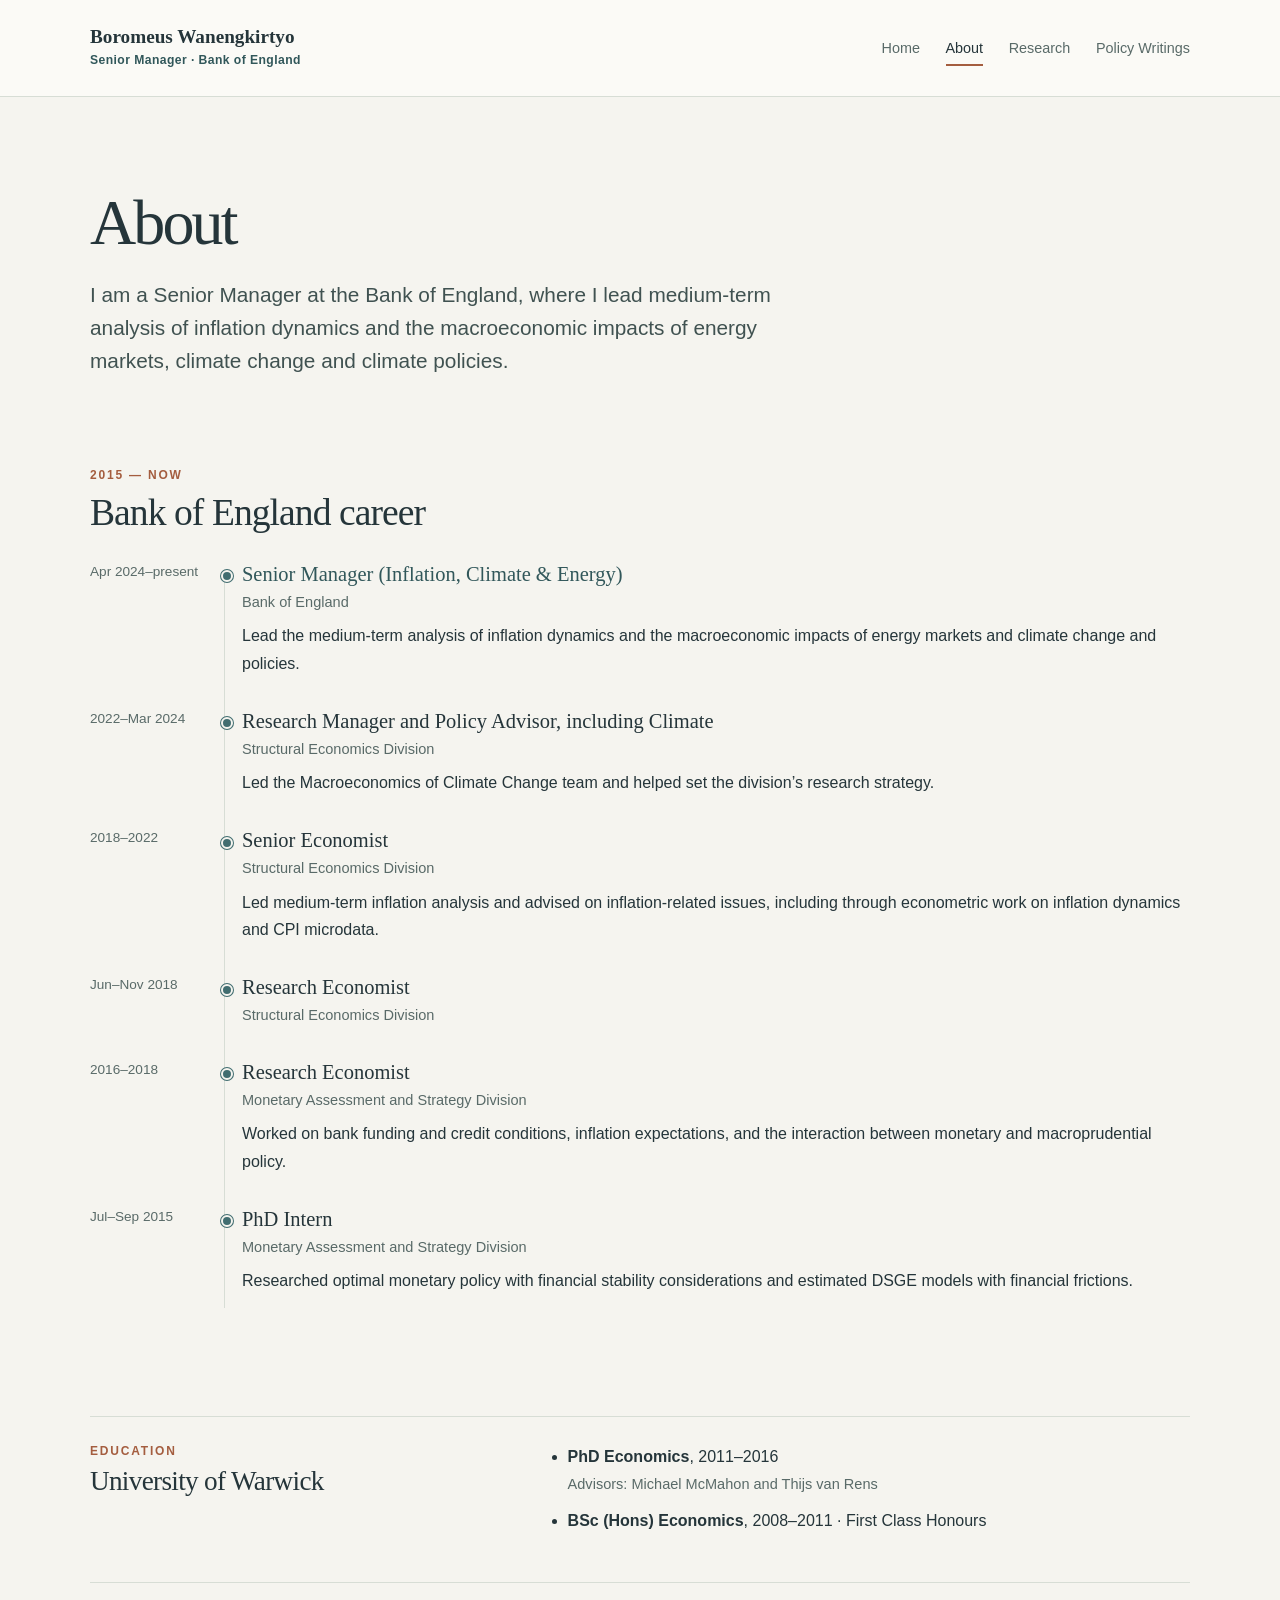
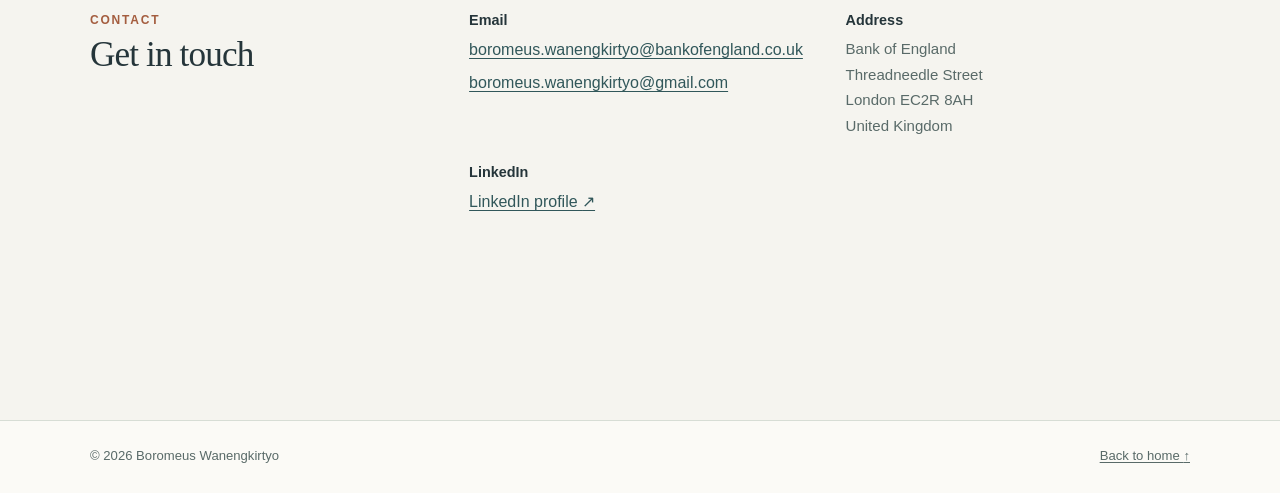
==== about.html @ c800dcc2 "Publish personal economics website" ====
<!doctype html>
<html lang="en">
<head>
  <meta charset="utf-8">
  <meta name="viewport" content="width=device-width, initial-scale=1">
  <meta name="description" content="About Boromeus Wanengkirtyo and his career at the Bank of England.">
  <meta name="theme-color" content="#f5f4ef">
  <title>About | Boromeus Wanengkirtyo</title>
  <link rel="stylesheet" href="styles.css">
</head>
<body>
  <a class="skip-link" href="#main">Skip to content</a>
  <header class="site-header">
    <div class="shell header-inner">
      <div class="brand-block">
        <a class="site-brand" href="index.html">Boromeus Wanengkirtyo</a>
        <span class="brand-note brand-position">Senior Manager · Bank of England</span>
      </div>
      <nav class="site-nav" aria-label="Main navigation">
        <a href="index.html">Home</a>
        <a href="about.html" aria-current="page">About</a>
        <a href="research.html">Research</a>
        <a href="policy.html">Policy Writings</a>
      </nav>
    </div>
  </header>

  <main id="main" class="shell page-main">
    <header class="page-heading">
      <h1>About</h1>
      <p class="lede">I am a Senior Manager at the Bank of England, where I lead medium-term analysis of inflation dynamics and the macroeconomic impacts of energy markets, climate change and climate policies.</p>
    </header>

    <section class="content-section" aria-labelledby="career-title">
      <div class="section-heading">
        <p class="eyebrow">2015 — now</p>
        <h2 id="career-title">Bank of England career</h2>
      </div>
      <ol class="timeline">
        <li class="timeline-entry timeline-current">
          <p class="timeline-date"><time datetime="2024-04">Apr 2024–present</time></p>
          <div>
            <h3>Senior Manager (Inflation, Climate &amp; Energy)</h3>
            <p class="entry-meta">Bank of England</p>
            <p>Lead the medium-term analysis of inflation dynamics and the macroeconomic impacts of energy markets and climate change and policies.</p>
          </div>
        </li>
        <li class="timeline-entry">
          <p class="timeline-date"><time datetime="2022">2022–Mar 2024</time></p>
          <div>
            <h3>Research Manager and Policy Advisor, including Climate</h3>
            <p class="entry-meta">Structural Economics Division</p>
            <p>Led the Macroeconomics of Climate Change team and helped set the division’s research strategy.</p>
          </div>
        </li>
        <li class="timeline-entry">
          <p class="timeline-date"><time datetime="2018">2018–2022</time></p>
          <div>
            <h3>Senior Economist</h3>
            <p class="entry-meta">Structural Economics Division</p>
            <p>Led medium-term inflation analysis and advised on inflation-related issues, including through econometric work on inflation dynamics and CPI microdata.</p>
          </div>
        </li>
        <li class="timeline-entry">
          <p class="timeline-date"><time datetime="2018-06">Jun–Nov 2018</time></p>
          <div>
            <h3>Research Economist</h3>
            <p class="entry-meta">Structural Economics Division</p>
          </div>
        </li>
        <li class="timeline-entry">
          <p class="timeline-date"><time datetime="2016">2016–2018</time></p>
          <div>
            <h3>Research Economist</h3>
            <p class="entry-meta">Monetary Assessment and Strategy Division</p>
            <p>Worked on bank funding and credit conditions, inflation expectations, and the interaction between monetary and macroprudential policy.</p>
          </div>
        </li>
        <li class="timeline-entry">
          <p class="timeline-date"><time datetime="2015-07">Jul–Sep 2015</time></p>
          <div>
            <h3>PhD Intern</h3>
            <p class="entry-meta">Monetary Assessment and Strategy Division</p>
            <p>Researched optimal monetary policy with financial stability considerations and estimated DSGE models with financial frictions.</p>
          </div>
        </li>
      </ol>
    </section>

    <section class="education-note content-section" aria-labelledby="education-title">
      <div class="section-heading">
        <p class="eyebrow">Education</p>
        <h2 id="education-title">University of Warwick</h2>
      </div>
      <ul class="simple-list">
        <li><strong>PhD Economics</strong>, 2011–2016<br><span class="entry-meta">Advisors: Michael McMahon and Thijs van Rens</span></li>
        <li><strong>BSc (Hons) Economics</strong>, 2008–2011 · First Class Honours</li>
      </ul>
    </section>

    <section class="contact-section" aria-labelledby="contact-title">
      <div class="section-heading">
        <p class="eyebrow">Contact</p>
        <h2 id="contact-title">Get in touch</h2>
      </div>
      <div class="contact-grid">
        <div>
          <h3>Email</h3>
          <p><a href="mailto:&#98;&#111;&#114;&#111;&#109;&#101;&#117;&#115;&#46;&#119;&#97;&#110;&#101;&#110;&#103;&#107;&#105;&#114;&#116;&#121;&#111;&#64;&#98;&#97;&#110;&#107;&#111;&#102;&#101;&#110;&#103;&#108;&#97;&#110;&#100;&#46;&#99;&#111;&#46;&#117;&#107;">&#98;&#111;&#114;&#111;&#109;&#101;&#117;&#115;&#46;&#119;&#97;&#110;&#101;&#110;&#103;&#107;&#105;&#114;&#116;&#121;&#111;&#64;&#98;&#97;&#110;&#107;&#111;&#102;&#101;&#110;&#103;&#108;&#97;&#110;&#100;&#46;&#99;&#111;&#46;&#117;&#107;</a></p>
          <p><a href="mailto:&#98;&#111;&#114;&#111;&#109;&#101;&#117;&#115;&#46;&#119;&#97;&#110;&#101;&#110;&#103;&#107;&#105;&#114;&#116;&#121;&#111;&#64;&#103;&#109;&#97;&#105;&#108;&#46;&#99;&#111;&#109;">&#98;&#111;&#114;&#111;&#109;&#101;&#117;&#115;&#46;&#119;&#97;&#110;&#101;&#110;&#103;&#107;&#105;&#114;&#116;&#121;&#111;&#64;&#103;&#109;&#97;&#105;&#108;&#46;&#99;&#111;&#109;</a></p>
        </div>
        <div>
          <h3>Address</h3>
          <address>Bank of England<br>Threadneedle Street<br>London EC2R 8AH<br>United Kingdom</address>
        </div>
        <div>
          <h3>LinkedIn</h3>
          <p><a href="https://uk.linkedin.com/in/bwanengkirtyo">LinkedIn profile <span aria-hidden="true">↗</span></a></p>
        </div>
      </div>
    </section>
  </main>

  <footer class="site-footer">
    <div class="shell footer-inner">
      <span>© 2026 Boromeus Wanengkirtyo</span>
      <a href="index.html">Back to home <span aria-hidden="true">↑</span></a>
    </div>
  </footer>
</body>
</html>
---- styles.css ----
:root {
  color-scheme: light;
  --paper: #f5f4ef;
  --paper-bright: #fbfaf6;
  --ink: #25353a;
  --muted: #596a68;
  --line: #d7ddd5;
  --teal: #416d70;
  --teal-dark: #31575a;
  --sage: #e5ebe3;
  --copper: #a45d3f;
  --content-width: 1100px;
}

* {
  box-sizing: border-box;
}

html {
  scroll-behavior: smooth;
}

body {
  margin: 0;
  background: var(--paper);
  color: var(--ink);
  font-family: "Segoe UI", Arial, sans-serif;
  font-size: 1rem;
  line-height: 1.7;
  text-rendering: optimizeLegibility;
}

a {
  color: var(--teal-dark);
  text-decoration-thickness: 1px;
  text-underline-offset: 0.18em;
}

a:hover {
  color: var(--copper);
}

a:focus-visible {
  outline: 3px solid var(--copper);
  outline-offset: 4px;
  border-radius: 2px;
}

img {
  display: block;
  max-width: 100%;
  height: auto;
}

.shell {
  width: min(var(--content-width), calc(100% - 3rem));
  margin-inline: auto;
}

.skip-link {
  position: absolute;
  z-index: 30;
  top: 0.75rem;
  left: 0.75rem;
  padding: 0.65rem 0.9rem;
  transform: translateY(-160%);
  background: var(--ink);
  color: white;
}

.skip-link:focus {
  transform: translateY(0);
}

.site-header {
  position: sticky;
  z-index: 20;
  top: 0;
  border-bottom: 1px solid var(--line);
  background: var(--paper-bright);
}

.header-inner {
  display: flex;
  align-items: center;
  justify-content: space-between;
  gap: 2rem;
  min-height: 96px;
  padding-block: 1.1rem;
}

.brand-block {
  display: grid;
  gap: 0.08rem;
  flex: 0 0 auto;
}

.site-brand {
  color: var(--ink);
  font-family: Georgia, "Times New Roman", serif;
  font-size: 1.2rem;
  font-weight: 600;
  line-height: 1.25;
  text-decoration: none;
}

.brand-note {
  color: var(--muted);
  font-size: 0.76rem;
  letter-spacing: 0.035em;
}

.brand-position {
  color: var(--teal-dark);
  font-weight: 700;
}

.site-nav {
  display: flex;
  align-items: center;
  justify-content: flex-end;
  gap: clamp(0.75rem, 2vw, 1.65rem);
  flex-wrap: wrap;
}

.site-nav a {
  padding-block: 0.35rem;
  color: var(--muted);
  font-size: 0.9rem;
  text-decoration: none;
  white-space: nowrap;
}

.site-nav a:hover,
.site-nav a[aria-current="page"] {
  color: var(--ink);
}

.site-nav a[aria-current="page"] {
  box-shadow: inset 0 -2px 0 var(--copper);
}

h1,
h2,
h3,
p,
figure {
  margin-top: 0;
}

h1,
h2,
h3 {
  color: var(--ink);
  font-family: Georgia, "Times New Roman", serif;
  font-weight: 500;
  line-height: 1.2;
  text-wrap: balance;
}

h1 {
  margin-bottom: 1rem;
  font-size: clamp(2.5rem, 5.4vw, 4.3rem);
  letter-spacing: -0.045em;
}

h2 {
  margin-bottom: 0.45rem;
  font-size: clamp(1.8rem, 3vw, 2.35rem);
  letter-spacing: -0.025em;
}

h3 {
  margin-bottom: 0.45rem;
  font-size: 1.28rem;
}

.eyebrow {
  margin-bottom: 0.8rem;
  color: var(--copper);
  font-size: 0.75rem;
  font-weight: 700;
  letter-spacing: 0.15em;
  line-height: 1.4;
  text-transform: uppercase;
}

.lede {
  max-width: 44rem;
  color: #405251;
  font-size: clamp(1.08rem, 1.7vw, 1.3rem);
  line-height: 1.6;
}

.home-hero {
  display: grid;
  grid-template-columns: minmax(0, 0.9fr) minmax(0, 1.1fr);
  align-items: center;
  gap: clamp(2rem, 5vw, 5rem);
  padding-block: clamp(3.5rem, 8vw, 7rem) 3.2rem;
}

.hero-copy {
  padding-block: 0.5rem;
}

.hero-copy h1 {
  max-width: 11ch;
  font-size: clamp(2.65rem, 5vw, 4.6rem);
}

.hero-role {
  margin-bottom: 1.1rem;
  color: var(--teal-dark);
  font-family: Georgia, "Times New Roman", serif;
  font-size: clamp(1.2rem, 2vw, 1.55rem);
}

.hero-copy .lede {
  margin-bottom: 1.3rem;
}

.interest-line {
  max-width: 31rem;
  margin-bottom: 1.6rem;
  color: var(--muted);
  font-size: 0.91rem;
}

.interest-line span {
  display: block;
  margin-bottom: 0.15rem;
  color: var(--ink);
  font-weight: 700;
}

.hero-links {
  display: flex;
  flex-wrap: wrap;
  gap: 0.8rem 1.5rem;
}

.text-link {
  font-size: 0.94rem;
  font-weight: 650;
}

.hero-art {
  margin-bottom: 0;
}

.hero-art img {
  width: 100%;
  border-radius: 3px;
  mix-blend-mode: darken;
}

.hero-art figcaption {
  margin-top: 0.55rem;
  color: var(--muted);
  font-size: 0.77rem;
  letter-spacing: 0.025em;
}

.home-note {
  display: flex;
  align-items: center;
  justify-content: space-between;
  gap: 1.5rem;
  margin-bottom: clamp(3.5rem, 8vw, 6.5rem);
  padding: 1.35rem 0;
  border-top: 1px solid var(--line);
  border-bottom: 1px solid var(--line);
}

.home-note p {
  margin-bottom: 0;
  color: var(--muted);
}

.home-note .text-link {
  flex: 0 0 auto;
}

.site-disclaimer {
  max-width: 54rem;
  margin: 0.45rem 0 0;
  color: var(--muted);
  font-size: 0.84rem;
}

.contact-section {
  display: grid;
  grid-template-columns: minmax(12rem, 0.65fr) minmax(0, 1.35fr);
  gap: 2rem;
  margin: 3rem 0 clamp(3.5rem, 8vw, 6.5rem);
  padding-top: 1.8rem;
  border-top: 1px solid var(--line);
}

.contact-section .section-heading {
  margin-bottom: 0;
}

.contact-section .section-heading h2 {
  font-size: clamp(1.7rem, 2.8vw, 2.2rem);
}

.contact-grid {
  display: grid;
  grid-template-columns: repeat(2, minmax(0, 1fr));
  gap: 1.6rem 2rem;
}

.contact-grid h3 {
  margin-bottom: 0.45rem;
  font-family: "Segoe UI", Arial, sans-serif;
  font-size: 0.9rem;
  font-weight: 700;
}

.contact-grid p {
  margin-bottom: 0.35rem;
  overflow-wrap: anywhere;
}

.contact-grid address {
  color: var(--muted);
  font-size: 0.94rem;
  font-style: normal;
}

.page-main {
  padding-block: clamp(3rem, 7vw, 5.5rem) 6rem;
}

.page-heading {
  max-width: 54rem;
  margin-bottom: clamp(3rem, 6vw, 5rem);
}

.page-heading h1 {
  max-width: 17ch;
  font-size: clamp(2.5rem, 5vw, 4rem);
}

.page-heading .lede {
  margin-bottom: 0;
}

.content-section {
  margin-top: clamp(3.8rem, 7vw, 6rem);
}

.section-heading {
  margin-bottom: 1.7rem;
}

.section-heading .eyebrow {
  margin-bottom: 0.35rem;
}

.section-intro {
  max-width: 52rem;
  margin: 0.8rem 0 0;
  color: #405251;
  font-size: 0.96rem;
}

.timeline {
  position: relative;
  display: grid;
  gap: 0;
  margin: 0;
  padding: 0;
  list-style: none;
}

.timeline::before {
  position: absolute;
  top: 0.6rem;
  bottom: 1.15rem;
  left: 8.4rem;
  width: 1px;
  background: var(--line);
  content: "";
}

.timeline-entry {
  position: relative;
  display: grid;
  grid-template-columns: 7.3rem minmax(0, 1fr);
  gap: 2.2rem;
  padding: 0 0 2rem;
}

.timeline-entry::before {
  position: absolute;
  top: 0.52rem;
  left: 8.16rem;
  width: 0.5rem;
  height: 0.5rem;
  border: 2px solid var(--paper);
  border-radius: 50%;
  background: var(--teal);
  box-shadow: 0 0 0 1px var(--teal);
  content: "";
}

.timeline-date {
  margin-bottom: 0;
  color: var(--muted);
  font-size: 0.85rem;
  font-variant-numeric: tabular-nums;
  line-height: 1.5;
}

.timeline-entry h3 {
  margin-bottom: 0.2rem;
}

.timeline-entry p:last-child {
  margin-bottom: 0;
}

.entry-meta {
  color: var(--muted);
  font-size: 0.91rem;
}

.timeline-entry .entry-meta {
  margin-bottom: 0.5rem;
}

.timeline-current h3 {
  color: var(--teal-dark);
}

.education-note {
  display: grid;
  grid-template-columns: 0.8fr 1.2fr;
  gap: 2rem;
  align-items: start;
  padding-top: 1.6rem;
  border-top: 1px solid var(--line);
}

.education-note .section-heading {
  margin-bottom: 0;
}

.education-note h2 {
  font-size: 1.7rem;
}

.simple-list {
  display: grid;
  gap: 0.6rem;
  margin: 0;
  padding-left: 1.15rem;
}

.research-section {
  padding-top: 1.55rem;
  border-top: 1px solid var(--line);
}

.work-list,
.writing-list {
  margin: 0;
  padding: 0;
  list-style: none;
}

.work-item {
  padding: 1.3rem 0 1.4rem;
  border-top: 1px solid var(--line);
}

.work-item:first-child {
  border-top: 0;
  padding-top: 0;
}

.work-item h3 {
  max-width: 60rem;
  margin-bottom: 0.35rem;
}

.work-item .entry-meta {
  margin-bottom: 0.3rem;
}

.abstract-disclosure {
  margin-top: 0.7rem;
  color: var(--muted);
  font-size: 0.91rem;
}

.abstract-disclosure summary {
  width: fit-content;
  color: var(--teal-dark);
  cursor: pointer;
  font-weight: 650;
  text-underline-offset: 0.18em;
}

.abstract-disclosure summary:hover {
  color: var(--copper);
}

.abstract-disclosure summary:focus-visible {
  outline: 3px solid var(--copper);
  outline-offset: 4px;
  border-radius: 2px;
}

.abstract-disclosure p {
  max-width: 60rem;
  margin: 0.65rem 0 0.2rem;
  padding-left: 0.9rem;
  border-left: 2px solid var(--line);
  color: #405251;
}

.work-label {
  margin-bottom: 0.35rem;
  color: var(--copper);
  font-size: 0.74rem;
  font-weight: 700;
  letter-spacing: 0.13em;
  text-transform: uppercase;
}

.featured-work {
  margin-bottom: 0.5rem;
  padding: 1.5rem 1.4rem;
  border: 1px solid #cbd7cd;
  background: var(--sage);
}

.featured-work + .work-item {
  border-top: 0;
}

.inactive-list .work-item {
  padding-left: 1rem;
  border-left: 2px solid #a8b7ae;
}

.writing-item {
  display: grid;
  grid-template-columns: 9.5rem minmax(0, 1fr);
  gap: 1.8rem;
  padding: 1.25rem 0;
  border-top: 1px solid var(--line);
}

.writing-item:first-child {
  padding-top: 0;
  border-top: 0;
}

.writing-date {
  margin-bottom: 0;
  color: var(--muted);
  font-size: 0.84rem;
  font-variant-numeric: tabular-nums;
}

.writing-item h3 {
  margin-bottom: 0.3rem;
  font-size: 1.23rem;
}

.writing-item h3 a {
  color: var(--ink);
  text-decoration-color: rgba(65, 109, 112, 0.5);
}

.writing-item h3 a:hover {
  color: var(--copper);
}

.writing-item .entry-meta {
  margin-bottom: 0;
}

.policy-note {
  margin-top: 2.5rem;
  padding-top: 1.2rem;
  border-top: 1px solid var(--line);
  color: var(--muted);
  font-size: 0.88rem;
}

.photography-main .page-heading {
  margin-bottom: 2.5rem;
}

.photo-grid {
  display: grid;
  grid-template-columns: repeat(2, minmax(0, 1fr));
  gap: 2rem 1.5rem;
}

.photo-card {
  margin-bottom: 0;
}

.photo-placeholder {
  display: grid;
  min-height: 260px;
  place-items: center;
  border: 1px solid #cdd4ca;
  background-color: #e8e9e1;
  color: #435b59;
  text-align: center;
}

.photo-placeholder span {
  padding: 0.25rem 0.6rem;
  border-bottom: 1px solid currentColor;
  font-family: Georgia, "Times New Roman", serif;
  font-size: 1.1rem;
}

.placeholder-one {
  background-image: linear-gradient(160deg, transparent 0 51%, rgba(94, 128, 117, 0.11) 51% 70%, transparent 70%), linear-gradient(25deg, #e9e8df, #dfe8e1);
}

.placeholder-two {
  background-image: linear-gradient(20deg, transparent 0 50%, rgba(164, 93, 63, 0.09) 50% 69%, transparent 69%), linear-gradient(145deg, #e6e9e3, #e8e1d5);
}

.placeholder-three {
  background-image: linear-gradient(180deg, rgba(65, 109, 112, 0.08) 0 47%, transparent 47%), linear-gradient(35deg, #e9e6dc, #dfe5df);
}

.placeholder-four {
  background-image: linear-gradient(145deg, transparent 0 47%, rgba(65, 109, 112, 0.09) 47% 67%, transparent 67%), linear-gradient(20deg, #e7e8e1, #e9e4d9);
}

.photo-card figcaption {
  padding-top: 0.5rem;
  color: var(--muted);
  font-size: 0.82rem;
}

.site-footer {
  border-top: 1px solid var(--line);
  background: var(--paper-bright);
}

.footer-inner {
  display: flex;
  align-items: center;
  justify-content: space-between;
  gap: 1.5rem;
  min-height: 72px;
  color: var(--muted);
  font-size: 0.82rem;
}

.footer-inner a {
  color: var(--muted);
}

@media (max-width: 820px) {
  .header-inner {
    align-items: flex-start;
    flex-direction: column;
    gap: 0.65rem;
    padding-block: 1rem;
  }

  .site-nav {
    justify-content: flex-start;
    gap: 0.5rem 1.25rem;
  }

  .home-hero {
    grid-template-columns: 1fr;
    gap: 2.2rem;
  }

  .hero-copy h1 {
    max-width: 14ch;
  }

  .hero-art {
    max-width: 48rem;
  }
}

@media (max-width: 600px) {
  .shell {
    width: min(var(--content-width), calc(100% - 2rem));
  }

  .header-inner {
    gap: 0.8rem;
  }

  .site-nav {
    gap: 0.2rem 1rem;
  }

  .site-nav a {
    font-size: 0.83rem;
  }

  .home-hero {
    padding-top: 3rem;
  }

  .home-note,
  .footer-inner {
    align-items: flex-start;
    flex-direction: column;
  }

  .home-note {
    gap: 0.7rem;
  }

  .timeline::before {
    left: 0.2rem;
  }

  .timeline-entry {
    grid-template-columns: 1fr;
    gap: 0.35rem;
    padding-left: 1.35rem;
    padding-bottom: 1.8rem;
  }

  .timeline-entry::before {
    left: -0.04rem;
  }

  .timeline-date {
    font-size: 0.8rem;
  }

  .education-note {
    grid-template-columns: 1fr;
    gap: 1rem;
  }

  .writing-item {
    grid-template-columns: 1fr;
    gap: 0.35rem;
  }

  .photo-grid {
    grid-template-columns: 1fr;
  }

  .contact-section,
  .contact-grid {
    grid-template-columns: 1fr;
  }

  .photo-placeholder {
    min-height: 230px;
  }

  .footer-inner {
    justify-content: center;
    gap: 0.3rem;
    padding-block: 1rem;
  }
}

@media (prefers-reduced-motion: reduce) {
  html {
    scroll-behavior: auto;
  }
}
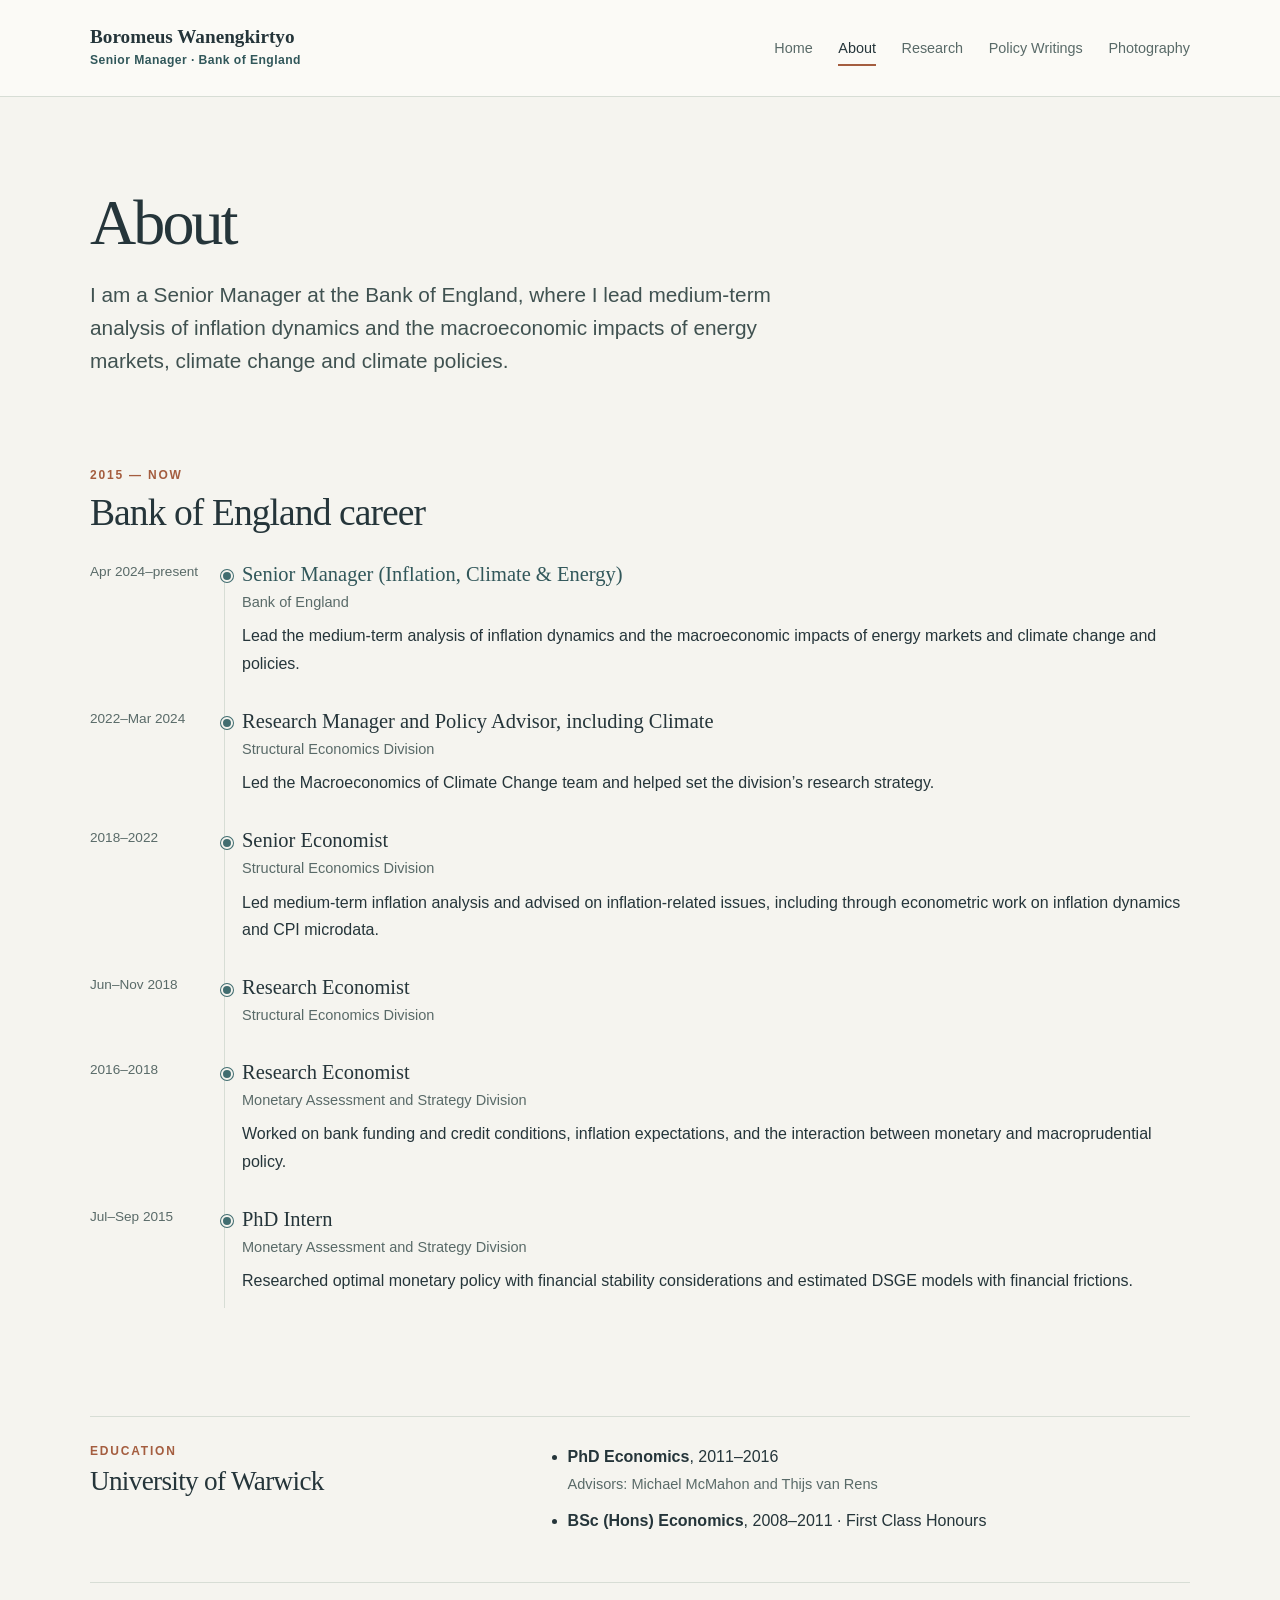
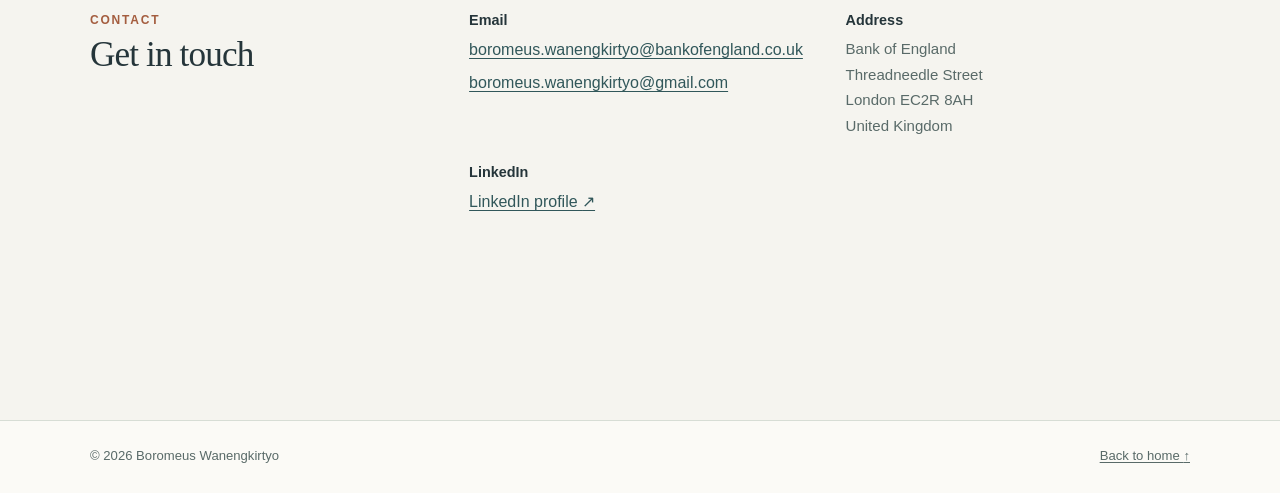
==== commit 50af502c: "Activate Photography page with gallery" ====
--- a/about.html
+++ b/about.html
@@ -3,9 +3,25 @@
 <head>
   <meta charset="utf-8">
   <meta name="viewport" content="width=device-width, initial-scale=1">
-  <meta name="description" content="About Boromeus Wanengkirtyo and his career at the Bank of England.">
+  <meta name="description" content="Biography and career of Boromeus Wanengkirtyo, Senior Manager at the Bank of England, working on inflation, monetary policy, energy and climate.">
+  <meta name="author" content="Boromeus Wanengkirtyo">
   <meta name="theme-color" content="#f5f4ef">
   <title>About | Boromeus Wanengkirtyo</title>
+  <link rel="canonical" href="https://boromeus.github.io/about.html">
+  <meta property="og:type" content="article">
+  <meta property="og:title" content="About | Boromeus Wanengkirtyo">
+  <meta property="og:description" content="Biography and career of Boromeus Wanengkirtyo, Senior Manager at the Bank of England, working on inflation, monetary policy, energy and climate.">
+  <meta property="og:url" content="https://boromeus.github.io/about.html">
+  <meta property="og:site_name" content="Boromeus Wanengkirtyo">
+  <meta property="og:image" content="https://boromeus.github.io/assets/macro-energy-policy.png">
+  <meta property="og:image:alt" content="Illustration connecting central banking and economic gauges with energy, households and industry.">
+  <meta name="twitter:card" content="summary_large_image">
+  <meta name="twitter:title" content="About | Boromeus Wanengkirtyo">
+  <meta name="twitter:description" content="Biography and career of Boromeus Wanengkirtyo at the Bank of England.">
+  <meta name="twitter:image" content="https://boromeus.github.io/assets/macro-energy-policy.png">
+  <script type="application/ld+json">
+  {"@context":"https://schema.org","@type":"AboutPage","name":"About Boromeus Wanengkirtyo","url":"https://boromeus.github.io/about.html","isPartOf":{"@type":"WebSite","name":"Boromeus Wanengkirtyo","url":"https://boromeus.github.io/"}}
+  </script>
   <link rel="stylesheet" href="styles.css">
 </head>
 <body>
@@ -21,6 +37,7 @@
         <a href="about.html" aria-current="page">About</a>
         <a href="research.html">Research</a>
         <a href="policy.html">Policy Writings</a>
+        <a href="photography.html">Photography</a>
       </nav>
     </div>
   </header>
--- a/styles.css
+++ b/styles.css
@@ -608,37 +608,11 @@
   margin-bottom: 0;
 }
 
-.photo-placeholder {
-  display: grid;
-  min-height: 260px;
-  place-items: center;
+.photo-card img {
+  width: 100%;
+  height: auto;
   border: 1px solid #cdd4ca;
   background-color: #e8e9e1;
-  color: #435b59;
-  text-align: center;
-}
-
-.photo-placeholder span {
-  padding: 0.25rem 0.6rem;
-  border-bottom: 1px solid currentColor;
-  font-family: Georgia, "Times New Roman", serif;
-  font-size: 1.1rem;
-}
-
-.placeholder-one {
-  background-image: linear-gradient(160deg, transparent 0 51%, rgba(94, 128, 117, 0.11) 51% 70%, transparent 70%), linear-gradient(25deg, #e9e8df, #dfe8e1);
-}
-
-.placeholder-two {
-  background-image: linear-gradient(20deg, transparent 0 50%, rgba(164, 93, 63, 0.09) 50% 69%, transparent 69%), linear-gradient(145deg, #e6e9e3, #e8e1d5);
-}
-
-.placeholder-three {
-  background-image: linear-gradient(180deg, rgba(65, 109, 112, 0.08) 0 47%, transparent 47%), linear-gradient(35deg, #e9e6dc, #dfe5df);
-}
-
-.placeholder-four {
-  background-image: linear-gradient(145deg, transparent 0 47%, rgba(65, 109, 112, 0.09) 47% 67%, transparent 67%), linear-gradient(20deg, #e7e8e1, #e9e4d9);
 }
 
 .photo-card figcaption {
@@ -762,10 +736,6 @@
     grid-template-columns: 1fr;
   }
 
-  .photo-placeholder {
-    min-height: 230px;
-  }
-
   .footer-inner {
     justify-content: center;
     gap: 0.3rem;
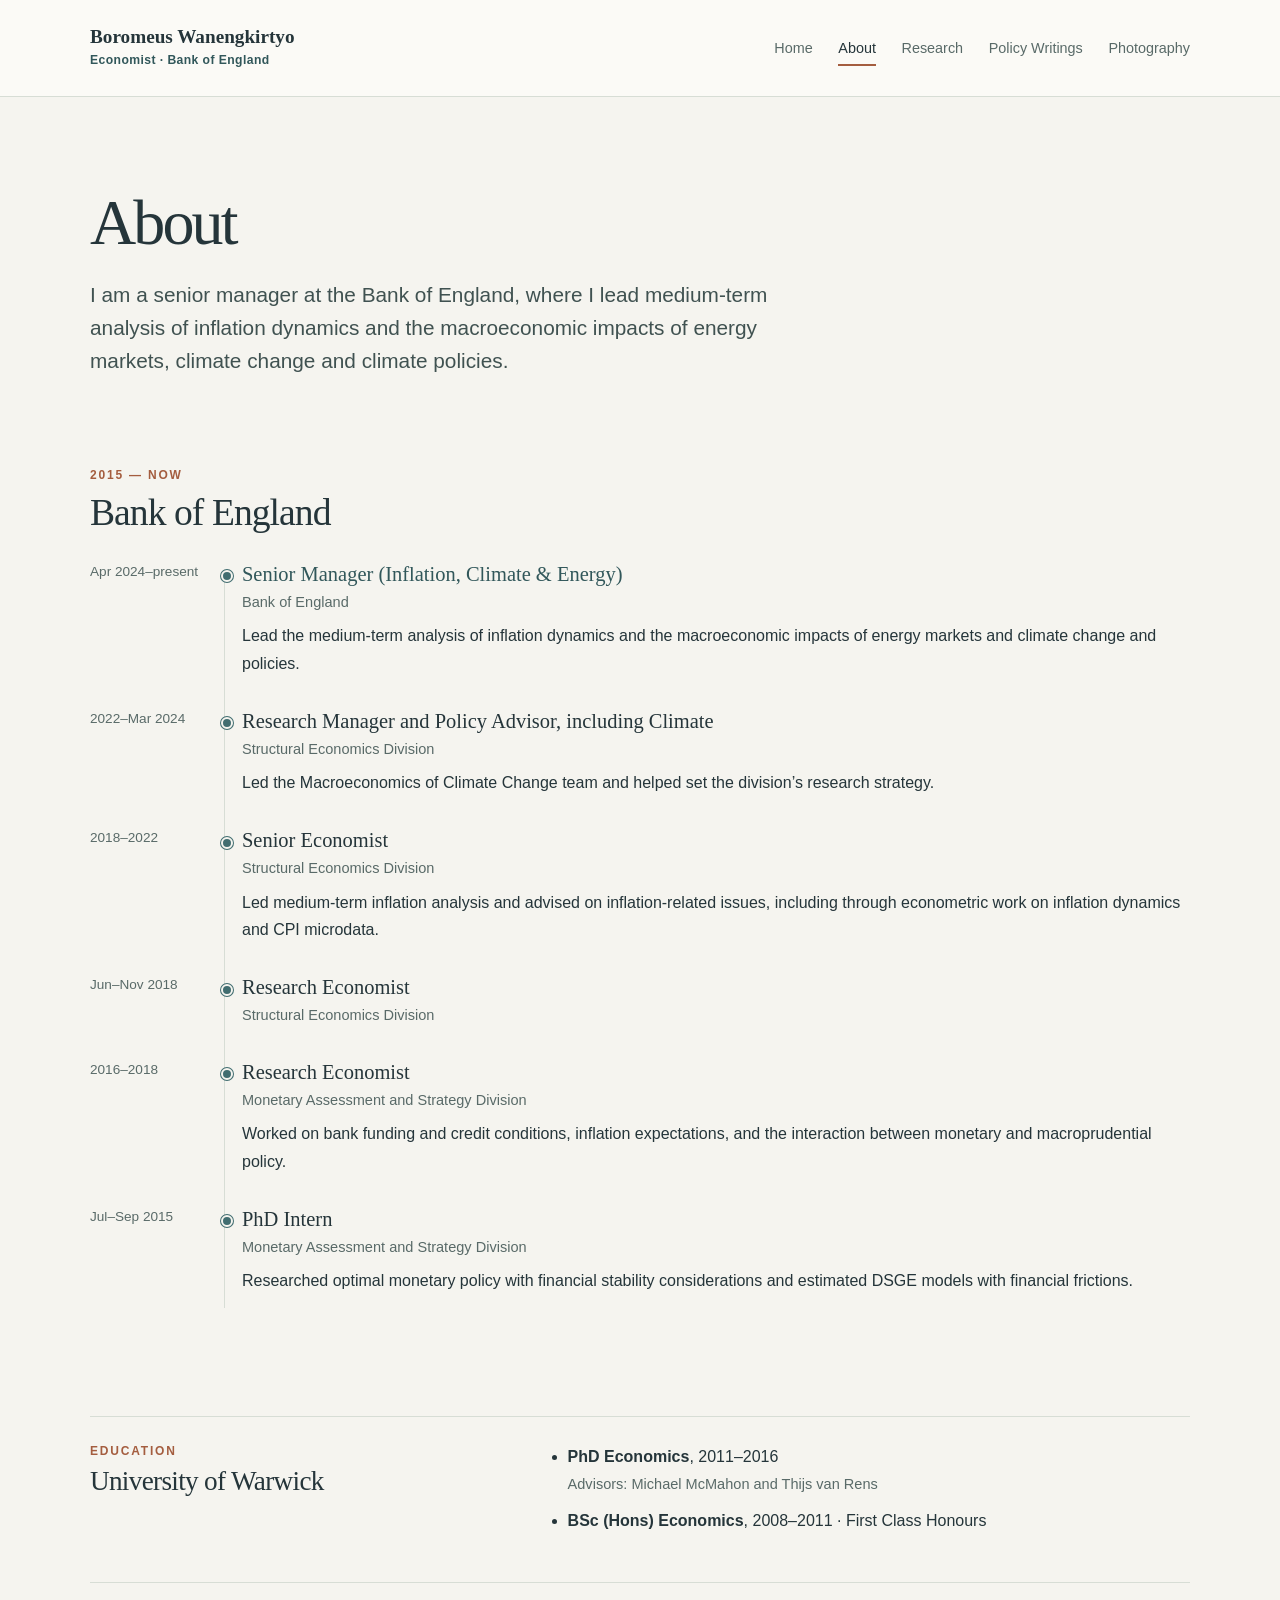
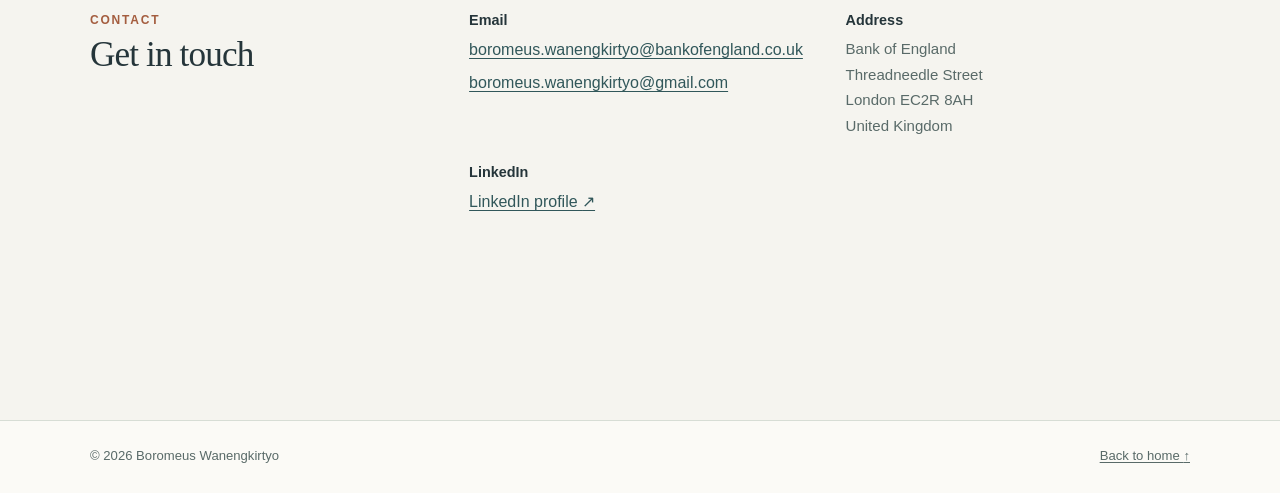
==== commit 1718c2a5: "Update homepage news and profile details" ====
--- a/about.html
+++ b/about.html
@@ -3,14 +3,14 @@
 <head>
   <meta charset="utf-8">
   <meta name="viewport" content="width=device-width, initial-scale=1">
-  <meta name="description" content="Biography and career of Boromeus Wanengkirtyo, Senior Manager at the Bank of England, working on inflation, monetary policy, energy and climate.">
+  <meta name="description" content="Biography and career of Boromeus Wanengkirtyo, Economist at the Bank of England, working on inflation, monetary policy, energy and climate.">
   <meta name="author" content="Boromeus Wanengkirtyo">
   <meta name="theme-color" content="#f5f4ef">
   <title>About | Boromeus Wanengkirtyo</title>
   <link rel="canonical" href="https://boromeus.github.io/about.html">
   <meta property="og:type" content="article">
   <meta property="og:title" content="About | Boromeus Wanengkirtyo">
-  <meta property="og:description" content="Biography and career of Boromeus Wanengkirtyo, Senior Manager at the Bank of England, working on inflation, monetary policy, energy and climate.">
+  <meta property="og:description" content="Biography and career of Boromeus Wanengkirtyo, Economist at the Bank of England, working on inflation, monetary policy, energy and climate.">
   <meta property="og:url" content="https://boromeus.github.io/about.html">
   <meta property="og:site_name" content="Boromeus Wanengkirtyo">
   <meta property="og:image" content="https://boromeus.github.io/assets/macro-energy-policy.png">
@@ -30,7 +30,7 @@
     <div class="shell header-inner">
       <div class="brand-block">
         <a class="site-brand" href="index.html">Boromeus Wanengkirtyo</a>
-        <span class="brand-note brand-position">Senior Manager · Bank of England</span>
+        <span class="brand-note brand-position">Economist · Bank of England</span>
       </div>
       <nav class="site-nav" aria-label="Main navigation">
         <a href="index.html">Home</a>
@@ -45,13 +45,13 @@
   <main id="main" class="shell page-main">
     <header class="page-heading">
       <h1>About</h1>
-      <p class="lede">I am a Senior Manager at the Bank of England, where I lead medium-term analysis of inflation dynamics and the macroeconomic impacts of energy markets, climate change and climate policies.</p>
+      <p class="lede">I am a senior manager at the Bank of England, where I lead medium-term analysis of inflation dynamics and the macroeconomic impacts of energy markets, climate change and climate policies.</p>
     </header>
 
     <section class="content-section" aria-labelledby="career-title">
       <div class="section-heading">
         <p class="eyebrow">2015 — now</p>
-        <h2 id="career-title">Bank of England career</h2>
+        <h2 id="career-title">Bank of England</h2>
       </div>
       <ol class="timeline">
         <li class="timeline-entry timeline-current">
--- a/styles.css
+++ b/styles.css
@@ -197,7 +197,7 @@
   grid-template-columns: minmax(0, 0.9fr) minmax(0, 1.1fr);
   align-items: center;
   gap: clamp(2rem, 5vw, 5rem);
-  padding-block: clamp(3.5rem, 8vw, 7rem) 3.2rem;
+  padding-block: clamp(3.5rem, 8vw, 7rem) 1.5rem;
 }
 
 .hero-copy {
@@ -238,6 +238,44 @@
   display: flex;
   flex-wrap: wrap;
   gap: 0.8rem 1.5rem;
+}
+
+.home-news {
+  margin-bottom: clamp(3.5rem, 8vw, 6.5rem);
+  padding: 1.2rem 1.35rem;
+  border: 1px solid var(--line);
+  border-left: 3px solid var(--teal);
+  background: var(--sage);
+}
+
+.home-news h2 {
+  margin-bottom: 0.55rem;
+  font-family: "Segoe UI", Arial, sans-serif;
+  font-size: 1rem;
+  letter-spacing: 0;
+}
+
+.home-news ul {
+  display: grid;
+  gap: 0.55rem;
+  margin: 0;
+  padding: 0;
+  list-style: none;
+}
+
+.home-news li + li {
+  padding-top: 0.55rem;
+  border-top: 1px solid rgb(37 53 58 / 14%);
+}
+
+.home-news a {
+  font-size: 0.9rem;
+  line-height: 1.5;
+  text-decoration: none;
+}
+
+.home-news a:hover {
+  text-decoration: underline;
 }
 
 .text-link {
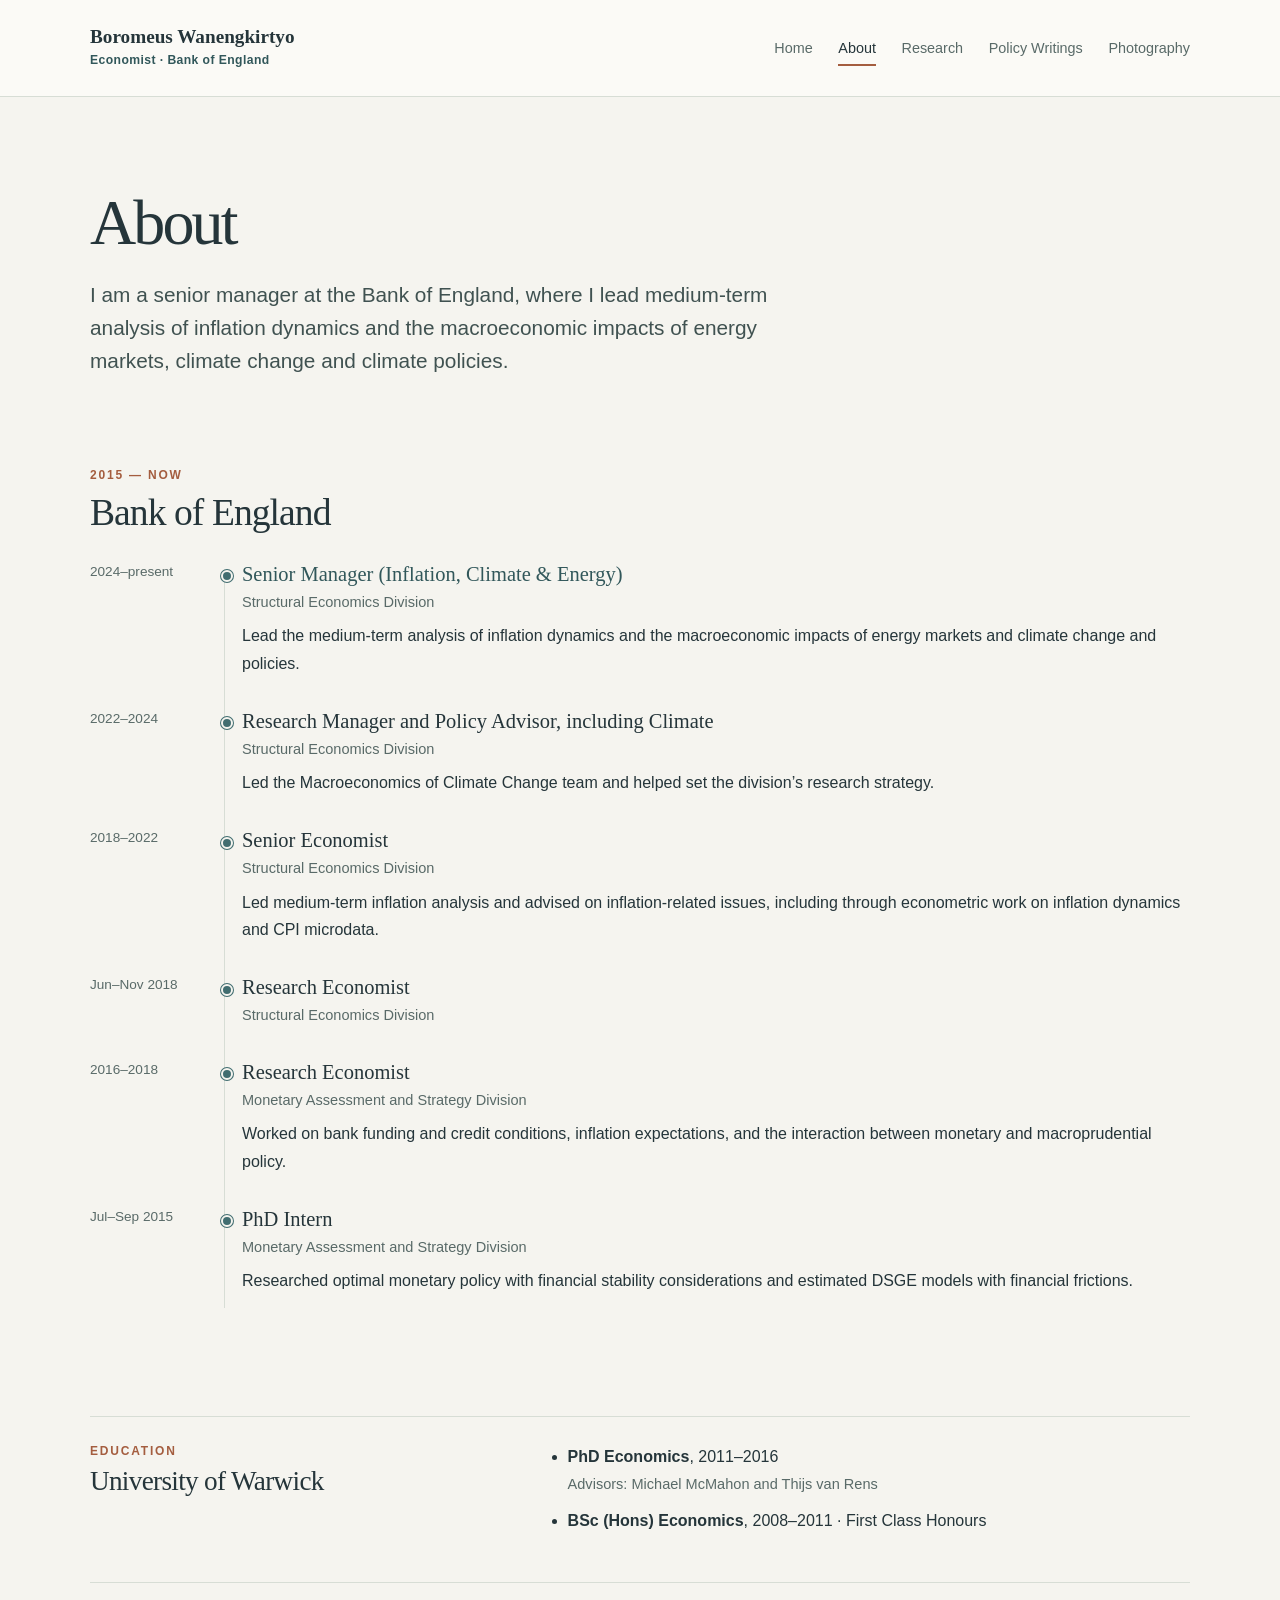
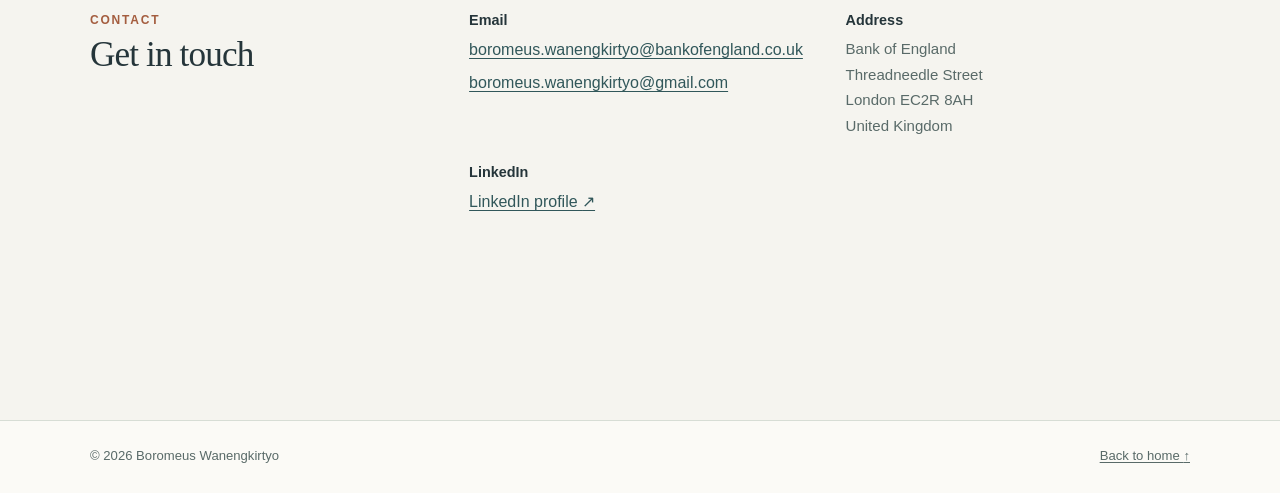
==== commit 7b7a96c9: "Update homepage and About page" ====
--- a/about.html
+++ b/about.html
@@ -23,6 +23,14 @@
   {"@context":"https://schema.org","@type":"AboutPage","name":"About Boromeus Wanengkirtyo","url":"https://boromeus.github.io/about.html","isPartOf":{"@type":"WebSite","name":"Boromeus Wanengkirtyo","url":"https://boromeus.github.io/"}}
   </script>
   <link rel="stylesheet" href="styles.css">
+  <!-- Google tag (gtag.js) -->
+  <script async src="https://www.googletagmanager.com/gtag/js?id=G-S92Z4SN27B"></script>
+  <script>
+    window.dataLayer = window.dataLayer || [];
+    function gtag(){dataLayer.push(arguments);}
+    gtag('js', new Date());
+    gtag('config', 'G-S92Z4SN27B');
+  </script>
 </head>
 <body>
   <a class="skip-link" href="#main">Skip to content</a>
@@ -55,15 +63,15 @@
       </div>
       <ol class="timeline">
         <li class="timeline-entry timeline-current">
-          <p class="timeline-date"><time datetime="2024-04">Apr 2024–present</time></p>
+          <p class="timeline-date"><time datetime="2024">2024–present</time></p>
           <div>
             <h3>Senior Manager (Inflation, Climate &amp; Energy)</h3>
-            <p class="entry-meta">Bank of England</p>
+            <p class="entry-meta">Structural Economics Division</p>
             <p>Lead the medium-term analysis of inflation dynamics and the macroeconomic impacts of energy markets and climate change and policies.</p>
           </div>
         </li>
         <li class="timeline-entry">
-          <p class="timeline-date"><time datetime="2022">2022–Mar 2024</time></p>
+          <p class="timeline-date"><time datetime="2022">2022–2024</time></p>
           <div>
             <h3>Research Manager and Policy Advisor, including Climate</h3>
             <p class="entry-meta">Structural Economics Division</p>
--- a/styles.css
+++ b/styles.css
@@ -197,7 +197,7 @@
   grid-template-columns: minmax(0, 0.9fr) minmax(0, 1.1fr);
   align-items: center;
   gap: clamp(2rem, 5vw, 5rem);
-  padding-block: clamp(3.5rem, 8vw, 7rem) 1.5rem;
+  padding-block: clamp(2rem, 5vw, 4rem) 1.5rem;
 }
 
 .hero-copy {
@@ -238,6 +238,18 @@
   display: flex;
   flex-wrap: wrap;
   gap: 0.8rem 1.5rem;
+}
+
+.home-nav {
+  margin-bottom: 1.1rem;
+}
+
+.home-nav .text-link {
+  font-size: 1.2rem;
+}
+
+.home-nav a:last-child {
+  margin-left: auto;
 }
 
 .home-news {
@@ -723,7 +735,7 @@
   }
 
   .home-hero {
-    padding-top: 3rem;
+    padding-top: 2rem;
   }
 
   .home-note,
